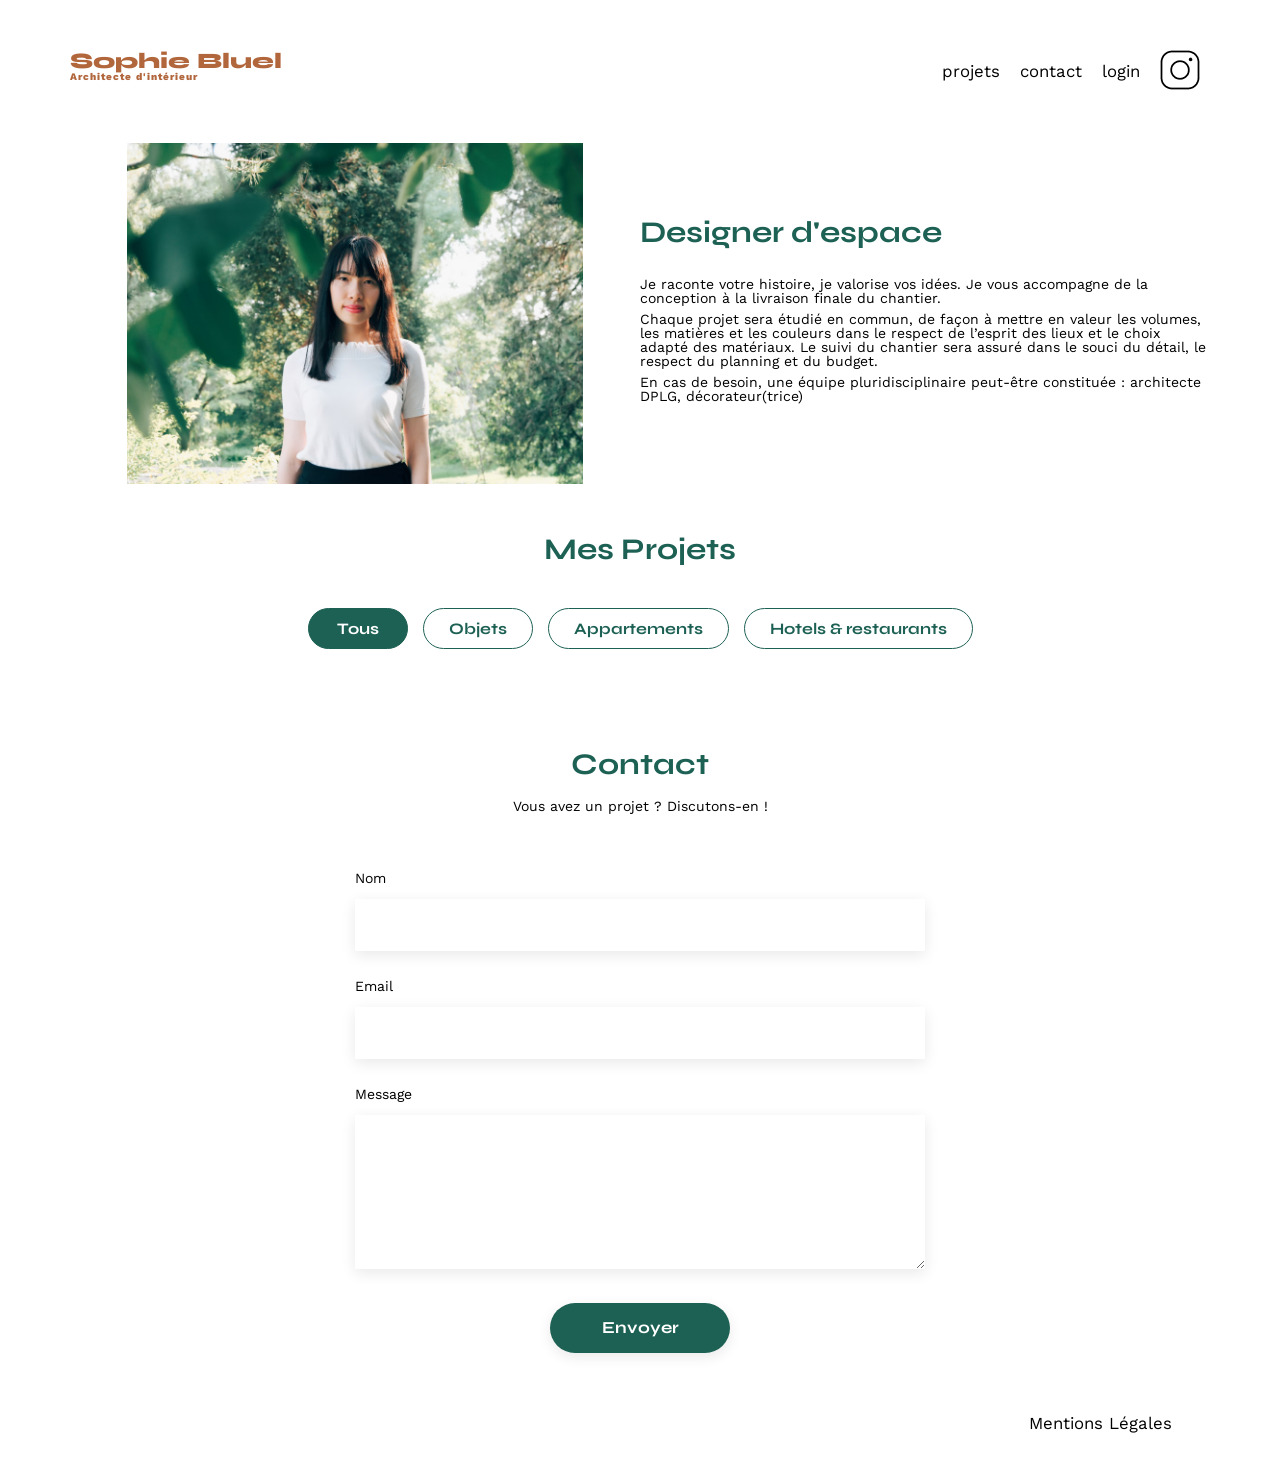
==== FrontEnd/index.html @ 82373ff1 "first commit" ====
<!DOCTYPE html>
<html lang="fr">
<head>
    <meta charset="UTF-8">
    <title>Sophie Bluel - Architecte d'intérieur</title>
    <meta name="viewport" content="width=device-width, initial-scale=1.0">
    <link rel="preconnect" href="https://fonts.googleapis.com">
    <link rel="preconnect" href="https://fonts.gstatic.com" crossorigin>
    <link href="https://fonts.googleapis.com/css2?family=Syne:wght=700;800&family=Work+Sans&display=swap" rel="stylesheet">
    <meta name="description" content="">
    <link rel="stylesheet" href="./assets/style.css">
    <script src="script.js" defer></script>
</head> 

<body>

<div id="edit-bar" style="display: none; background-color: black; color: white; text-align: center; padding: 15px; width: 100%; gap: 10px; justify-content: center; align-items: center;">
    <p>Mode édition</p>
</div>

<header>
    <h1>Sophie Bluel <span>Architecte d'intérieur</span></h1>
    <nav>
        <ul>
            <li><a href="index.html" style="color: inherit; text-decoration: none;">projets</a></li>
            <li><a href="#contact" style="color: inherit; text-decoration: none;">contact</a></li>
            <li><a href="login.html" id="nav-login" style="color: inherit; text-decoration: none;">login</a></li>
            <li><img src="./assets/icons/instagram.png" alt="Instagram"></li>
        </ul>
    </nav>
</header>
<main>
    <section id="introduction">
        <figure>
            <img src="./assets/images/sophie-bluel.png" alt="">
        </figure>
        <article>
            <h2>Designer d'espace</h2>
            <p>Je raconte votre histoire, je valorise vos idées. Je vous accompagne de la conception à la livraison finale du chantier.</p>
            <p>Chaque projet sera étudié en commun, de façon à mettre en valeur les volumes, les matières et les couleurs dans le respect de l’esprit des lieux et le choix adapté des matériaux. Le suivi du chantier sera assuré dans le souci du détail, le respect du planning et du budget.</p>
            <p>En cas de besoin, une équipe pluridisciplinaire peut-être constituée : architecte DPLG, décorateur(trice)</p>
        </article>
    </section>
    
    <section id="portfolio">
        <div class="portfolio-title-container" style="display: flex; justify-content: center; align-items: center; gap: 20px; margin-bottom: 1em;">
            <h2>Mes Projets</h2>
            <button id="edit-btn" style="display: none; background: none; border: none; cursor: pointer; font-family: 'Work Sans'; font-size: 14px; color: black;">modifier</button>
        </div>
        
        <div class="filters">
            <button class="filter-btn active" data-id="all">Tous</button>
            <button class="filter-btn" data-id="1">Objets</button>
            <button class="filter-btn" data-id="2">Appartements</button>
            <button class="filter-btn" data-id="3">Hotels & restaurants</button>
        </div>

        <div class="gallery"></div>
    </section>
    
    <section id="contact">
        <h2>Contact</h2>
        <p>Vous avez un projet ? Discutons-en !</p>
        <form action="#" method="post">
            <label for="name">Nom</label>
            <input type="text" name="name" id="name">
            <label for="email">Email</label>
            <input type="email" name="email" id="email">
            <label for="message">Message</label>
            <textarea name="message" id="message" cols="30" rows="10"></textarea>
            <input type="submit" value="Envoyer">
        </form>
    </section>
</main>

<footer>
    <nav>
        <ul>
            <li>Mentions Légales</li>
        </ul>
    </nav>
</footer>
</body>
</html>
---- FrontEnd/assets/style.css ----
/* http://meyerweb.com/eric/tools/css/reset/
   v2.0 | 20110126
   License: none (public domain)
*/

html, body, div, span, applet, object, iframe,
h1, h2, h3, h4, h5, h6, p, blockquote, pre,
a, abbr, acronym, address, big, cite, code,
del, dfn, em, img, ins, kbd, q, s, samp,
small, strike, strong, sub, sup, tt, var,
b, u, i, center,
dl, dt, dd, ol, ul, li,
fieldset, form, label, legend,
table, caption, tbody, tfoot, thead, tr, th, td,
article, aside, canvas, details, embed,
figure, figcaption, footer, header, hgroup,
menu, nav, output, ruby, section, summary,
time, mark, audio, video {
	margin: 0;
	padding: 0;
	border: 0;
	font-size: 100%;
	font: inherit;
	vertical-align: baseline;
}
/* HTML5 display-role reset for older browsers */
article, aside, details, figcaption, figure,
footer, header, hgroup, menu, nav, section {
	display: block;
}
body {
	line-height: 1;
}
ol, ul {
	list-style: none;
}
blockquote, q {
	quotes: none;
}
blockquote:before, blockquote:after,
q:before, q:after {
	content: '';
	content: none;
}
table {
	border-collapse: collapse;
	border-spacing: 0;
}
/** end reset css**/
body {
	max-width: 1140px;
	margin:auto;
	font-family: 'Work Sans' ;
	font-size: 14px;
}
header {
	display: flex;
	justify-content: space-between;
	margin: 50px 0
}
section {
	margin: 50px 0
}

h1{
	display: flex;
	flex-direction: column;
	font-family: 'Syne';
	font-size: 22px;
	font-weight: 800;
	color: #B1663C
}

h1 > span {
	font-family: 'Work Sans';
	font-size:10px;
	letter-spacing: 0.1em;
;
}

h2{
	font-family: 'Syne';
	font-weight: 700;
	font-size: 30px;
	color: #1D6154
}
nav ul {
	display: flex;
	align-items: center;
	list-style-type: none;

}
nav li {
	padding: 0 10px;
	font-size: 1.2em;
}

li:hover {
	color: #B1663C;
}
#introduction {
	display: flex;
	align-items: center;
}
#introduction figure {
	flex: 1
}
#introduction img {
	display: block;
	margin: auto;
	width: 80%;
}

#introduction article {
	flex: 1
}
#introduction h2 {
	margin-bottom: 1em;
}

#introduction p {
	margin-bottom: 0.5em;
}
#portfolio h2 {
	text-align: center;
	margin-bottom: 1em;
}
.gallery {
	width: 100%;
	display: grid;
	grid-template-columns: 1fr 1fr 1fr;
	grid-column-gap: 20px;
	grid-row-gap: 20px;
}

.gallery img {
	width: 100%;

}
#contact {
	width: 50%;
margin: auto;
}
#contact > * {
	text-align: center;

}
#contact h2{
	margin-bottom: 20px;
}
#contact form {
	text-align: left;
	margin-top:30px;
	display: flex;
	flex-direction: column;
}

#contact input {
	height: 50px;
	font-size: 1.2em;
	border: none;
	box-shadow: 0px 4px 14px rgba(0, 0, 0, 0.09);
}
#contact label {
	margin: 2em 0 1em 0;
}
#contact textarea {
	border: none;
	box-shadow: 0px 4px 14px rgba(0, 0, 0, 0.09);
}

input[type="submit"]{
	font-family: 'Syne';
	font-weight: 700;
	color: white;
	background-color: #1D6154;
	margin : 2em auto ;
	width: 180px;
	text-align: center;
	border-radius: 60px ;
}

footer nav ul {
	display: flex;
	justify-content: flex-end;
	margin: 2em
}

/* Styling des filtres de portfolio */
.filters {
    display: flex;
    justify-content: center;
    gap: 15px;
    margin-bottom: 50px;
}

.filter-btn {
    font-family: 'Syne';
    font-weight: 700;
    font-size: 16px;
    color: #1D6154;
    background-color: white;
    border: 1px solid #1D6154;
    border-radius: 60px;
    padding: 10px 25px;
    cursor: pointer;
    transition: all 0.2s ease;
    min-width: 100px;
    text-align: center;
}

.filter-btn:hover {
    background-color: #1D6154;
    color: white;
}

/* État actif sélectionné */
.filter-btn.active {
    background-color: #1D6154;
    color: white;
}

#login {
    width: 50%;
    margin: 60px auto;
}
#login h2 {
    text-align: center;
    margin-bottom: 30px;
}
#login form {
    display: flex;
    flex-direction: column;
}
#login input {
    height: 50px;
    font-size: 1.2em;
    border: none;
    box-shadow: 0px 4px 14px rgba(0, 0, 0, 0.09);
    margin-bottom: 30px;
}
#login label {
    margin-bottom: 10px;
}
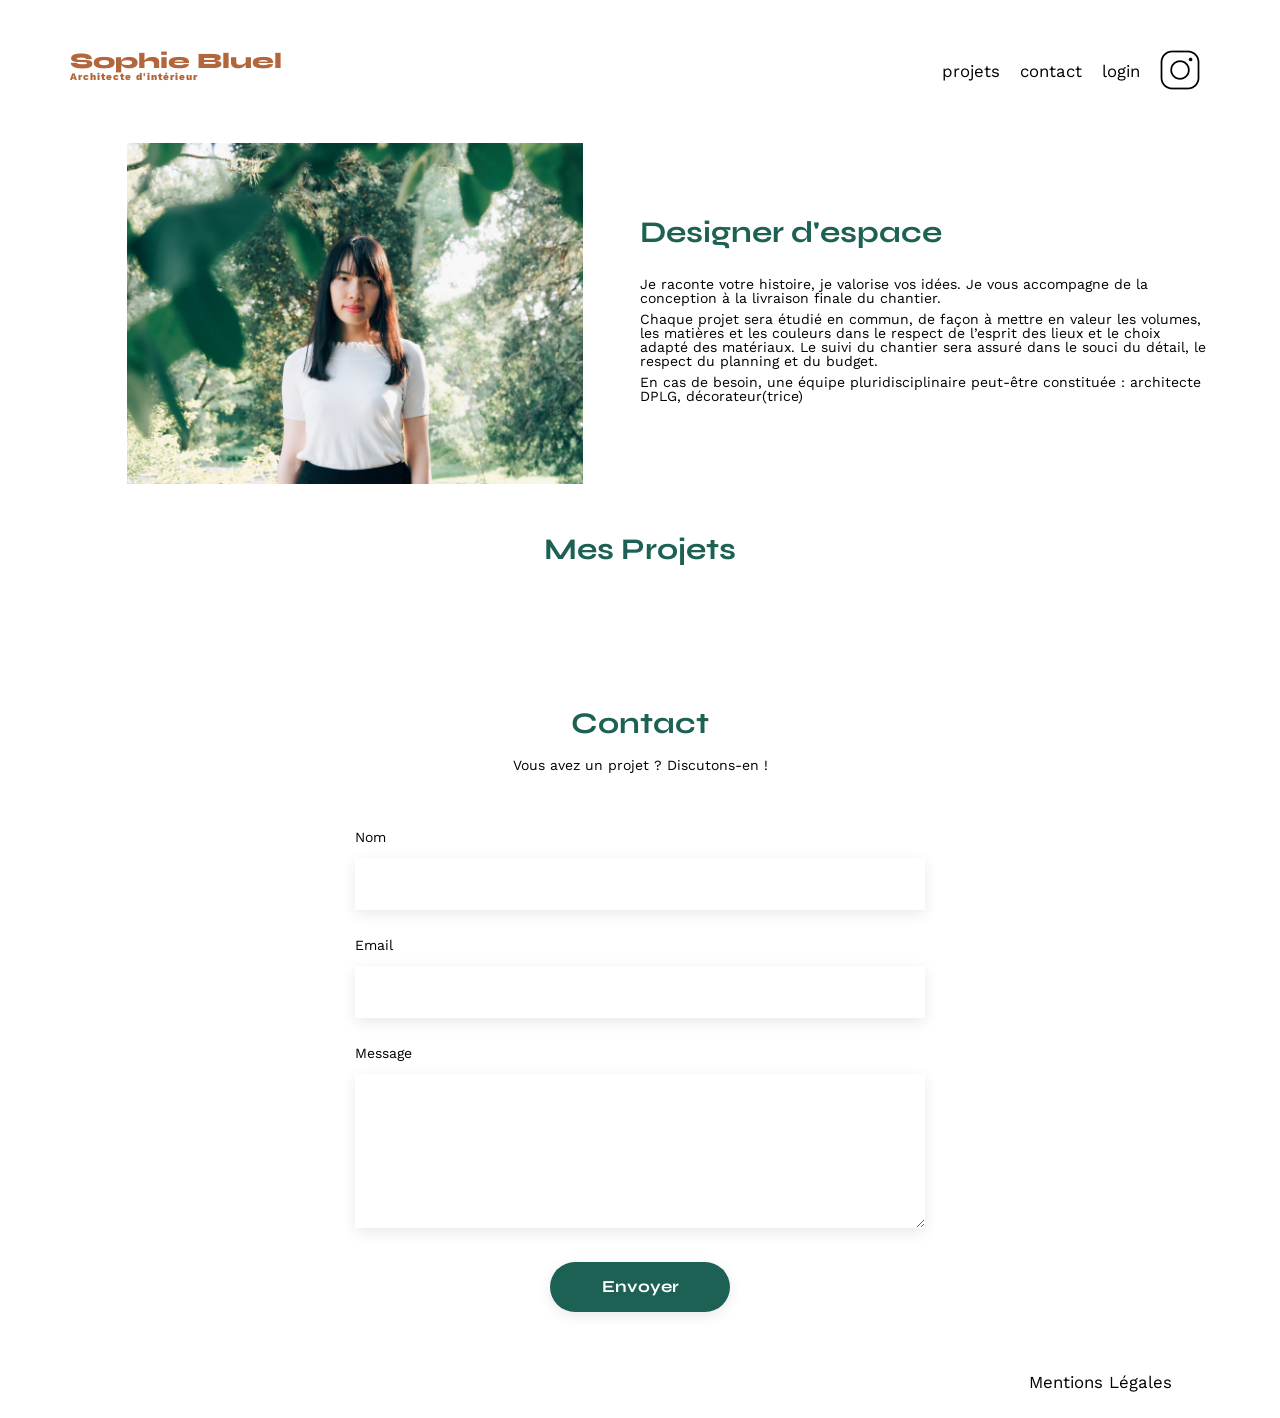
==== commit 71e186de: "Ajout des fichiers du projet" ====
--- a/FrontEnd/index.html
+++ b/FrontEnd/index.html
@@ -6,31 +6,32 @@
     <meta name="viewport" content="width=device-width, initial-scale=1.0">
     <link rel="preconnect" href="https://fonts.googleapis.com">
     <link rel="preconnect" href="https://fonts.gstatic.com" crossorigin>
-    <link href="https://fonts.googleapis.com/css2?family=Syne:wght=700;800&family=Work+Sans&display=swap" rel="stylesheet">
+    <link href="https://fonts.googleapis.com/css2?family=Syne:wght@700;800&family=Work+Sans:wght@400;500;600&display=swap" rel="stylesheet">
     <meta name="description" content="">
     <link rel="stylesheet" href="./assets/style.css">
     <script src="script.js" defer></script>
-</head> 
+</head>
 
 <body>
 
-<div id="edit-bar" style="display: none; background-color: black; color: white; text-align: center; padding: 15px; width: 100%; gap: 10px; justify-content: center; align-items: center;">
+<div id="edit-bar">
     <p>Mode édition</p>
 </div>
 
 <header>
     <h1>Sophie Bluel <span>Architecte d'intérieur</span></h1>
-    <nav>
+    <nav aria-label="Menu principal">
         <ul>
-            <li><a href="index.html" style="color: inherit; text-decoration: none;">projets</a></li>
-            <li><a href="#contact" style="color: inherit; text-decoration: none;">contact</a></li>
-            <li><a href="login.html" id="nav-login" style="color: inherit; text-decoration: none;">login</a></li>
+            <li><a href="index.html">projets</a></li>
+            <li><a href="#contact">contact</a></li>
+            <li><a href="login.html" id="nav-login">login</a></li>
             <li><img src="./assets/icons/instagram.png" alt="Instagram"></li>
         </ul>
     </nav>
 </header>
+
 <main>
-    <section id="introduction">
+    <div id="introduction">
         <figure>
             <img src="./assets/images/sophie-bluel.png" alt="">
         </figure>
@@ -40,24 +41,19 @@
             <p>Chaque projet sera étudié en commun, de façon à mettre en valeur les volumes, les matières et les couleurs dans le respect de l’esprit des lieux et le choix adapté des matériaux. Le suivi du chantier sera assuré dans le souci du détail, le respect du planning et du budget.</p>
             <p>En cas de besoin, une équipe pluridisciplinaire peut-être constituée : architecte DPLG, décorateur(trice)</p>
         </article>
-    </section>
-    
+    </div>
+
     <section id="portfolio">
-        <div class="portfolio-title-container" style="display: flex; justify-content: center; align-items: center; gap: 20px; margin-bottom: 1em;">
+        <div class="portfolio-title-container">
             <h2>Mes Projets</h2>
-            <button id="edit-btn" style="display: none; background: none; border: none; cursor: pointer; font-family: 'Work Sans'; font-size: 14px; color: black;">modifier</button>
+            <button type="button" id="edit-btn">modifier</button>
         </div>
-        
-        <div class="filters">
-            <button class="filter-btn active" data-id="all">Tous</button>
-            <button class="filter-btn" data-id="1">Objets</button>
-            <button class="filter-btn" data-id="2">Appartements</button>
-            <button class="filter-btn" data-id="3">Hotels & restaurants</button>
-        </div>
+
+        <div class="filters"></div>
 
         <div class="gallery"></div>
     </section>
-    
+
     <section id="contact">
         <h2>Contact</h2>
         <p>Vous avez un projet ? Discutons-en !</p>
@@ -74,11 +70,58 @@
 </main>
 
 <footer>
-    <nav>
+    <nav aria-label="Pied de page">
         <ul>
             <li>Mentions Légales</li>
         </ul>
     </nav>
 </footer>
+
+<div id="modal" class="modal" role="dialog" aria-modal="true">
+    <div class="modal-wrapper">
+        <button type="button" class="modal-back" aria-label="Retour à la galerie">&larr;</button>
+        <button type="button" class="modal-close" aria-label="Fermer la fenêtre">&times;</button>
+
+        <div id="modal-gallery-view">
+            <h3>Galerie photo</h3>
+            <div class="modal-gallery"></div>
+            <hr class="modal-separator">
+            <button type="button" class="btn-add-photo">Ajouter une photo</button>
+        </div>
+
+        <div id="modal-add-photo-view">
+            <h3>Ajout photo</h3>
+            <form id="form-add-photo">
+
+                <div class="upload-container">
+                    <div id="image-preview-container">
+                        <span class="upload-icon">&#128443;</span>
+                        <label for="file-upload" class="label-file">+ Ajouter photo</label>
+                        <input id="file-upload" type="file" accept="image/png, image/jpeg" required>
+                        <p>jpg, png : 4mo max</p>
+                    </div>
+                    <img id="image-preview" src="[data-uri]" alt="Aperçu de l'image insérée">
+                </div>
+
+                <div class="input-group">
+                    <label for="photo-title">Titre</label>
+                    <input type="text" id="photo-title" name="title" required>
+                </div>
+
+                <div class="input-group">
+                    <label for="photo-category">Catégorie</label>
+                    <select id="photo-category" name="category" required></select>
+                </div>
+
+                <p id="form-error-message">Veuillez remplir tous les champs.</p>
+
+                <hr class="modal-separator">
+                <input type="submit" id="btn-validate" value="Valider" disabled>
+            </form>
+        </div>
+
+    </div>
+</div>
+
 </body>
 </html>
--- a/FrontEnd/assets/style.css
+++ b/FrontEnd/assets/style.css
@@ -242,3 +242,279 @@
 #login label {
     margin-bottom: 10px;
 }
+
+/* Styles de la fenêtre modale */
+.modal {
+    position: fixed;
+    display: none;
+    align-items: center;
+    justify-content: center;
+    top: 0;
+    left: 0;
+    width: 100%;
+    height: 100%;
+    background-color: rgba(0, 0, 0, 0.3);
+    z-index: 1000;
+}
+
+.modal-wrapper {
+    overflow: auto;
+    width: 630px;
+    max-width: 90%;
+    height: auto;
+    max-height: 90%;
+    padding: 60px 100px;
+    background-color: #FFFFFF;
+    border-radius: 10px;
+    position: relative;
+    box-sizing: border-box;
+}
+
+.modal-close {
+    position: absolute;
+    top: 30px;
+    right: 30px;
+    background: none;
+    border: none;
+    font-size: 24px;
+    cursor: pointer;
+    color: #000000;
+}
+
+.modal h3 {
+    font-family: 'Work Sans';
+    font-size: 26px;
+    color: #000000;
+    text-align: center;
+    margin-bottom: 45px;
+}
+
+/* Grille de la galerie miniature */
+.modal-gallery {
+    display: grid;
+    grid-template-columns: repeat(5, 1fr);
+    gap: 20px 10px;
+    margin-bottom: 40px;
+}
+
+.modal-figure {
+    position: relative;
+    width: 100%;
+}
+
+.modal-figure img {
+    width: 100%;
+    height: 100px;
+    object-fit: cover;
+    display: block;
+}
+
+/* Icône de suppression (Corbeille) */
+.btn-delete {
+    position: absolute;
+    top: 6px;
+    right: 6px;
+    background-color: #000000;
+    color: #FFFFFF;
+    border: none;
+    border-radius: 2px;
+    padding: 4px 6px;
+    cursor: pointer;
+    font-size: 11px;
+    display: flex;
+    align-items: center;
+    justify-content: center;
+}
+
+.modal-separator {
+    border: none;
+    height: 1px;
+    background-color: #B3B3B3;
+    margin: 40px 0 30px 0;
+    width: 100%;
+}
+
+.btn-add-photo {
+    font-family: 'Syne';
+    font-weight: 700;
+    color: white;
+    background-color: #1D6154;
+    margin: 0 auto;
+    display: block;
+    width: 237px;
+    height: 36px;
+    border: none;
+    border-radius: 60px;
+    cursor: pointer;
+    text-align: center;
+    font-size: 14px;
+}
+
+/* Navigation interne modale */
+.modal-back {
+    position: absolute;
+    top: 30px;
+    left: 30px;
+    background: none;
+    border: none;
+    font-size: 20px;
+    cursor: pointer;
+    display: none;
+}
+
+/* Zone d'upload photo */
+.upload-container {
+    background-color: #E8F1F6;
+    border-radius: 3px;
+    height: 170px;
+    display: flex;
+    flex-direction: column;
+    align-items: center;
+    justify-content: center;
+    margin-bottom: 30px;
+    position: relative;
+}
+
+#image-preview-container {
+    display: flex;
+    flex-direction: column;
+    align-items: center;
+}
+
+.upload-icon {
+    font-size: 56px;
+    color: #B9C5CC;
+    margin-bottom: 10px;
+}
+
+.label-file {
+    background-color: #CBD6DC;
+    color: #306685;
+    padding: 10px 30px;
+    border-radius: 50px;
+    cursor: pointer;
+    font-weight: 700;
+    margin-bottom: 10px;
+}
+
+#file-upload {
+    display: none;
+}
+
+.upload-container p {
+    font-size: 10px;
+    color: #444444;
+}
+
+#image-preview {
+    max-height: 100%;
+    max-width: 100%;
+    object-fit: contain;
+    display: none;
+}
+
+/* Formulaire d'ajout */
+.input-group {
+    display: flex;
+    flex-direction: column;
+    text-align: left;
+    margin-bottom: 20px;
+}
+
+.input-group label {
+    margin-bottom: 10px;
+    font-weight: 500;
+}
+
+.input-group input, .input-group select {
+    height: 50px;
+    border: none;
+    box-shadow: 0px 4px 14px rgba(0, 0, 0, 0.09);
+    padding: 0 15px;
+}
+
+/* Bouton Valider */
+#btn-validate {
+    font-family: 'Syne';
+    font-weight: 700;
+    color: white;
+    background-color: #A7A7A7; /* Gris par défaut */
+    border: none;
+    border-radius: 60px;
+    width: 237px;
+    height: 36px;
+    margin: 0 auto;
+    display: block;
+    cursor: not-allowed;
+}
+
+#btn-validate.active {
+    background-color: #1D6154; /* Vert quand actif */
+    cursor: pointer;
+}
+/* Liens de navigation */
+nav a,
+nav a:visited {
+    color: inherit;
+    text-decoration: none;
+}
+
+/* Barre mode édition */
+#edit-bar {
+    display: none;
+    background-color: black;
+    color: white;
+    text-align: center;
+    padding: 15px;
+    width: 100%;
+    gap: 10px;
+    justify-content: center;
+    align-items: center;
+}
+
+/* En-tête portfolio (titre + bouton modifier) */
+.portfolio-title-container {
+    display: flex;
+    justify-content: center;
+    align-items: center;
+    gap: 20px;
+    margin-bottom: 1em;
+}
+
+#edit-btn {
+    display: none;
+    background: none;
+    border: none;
+    cursor: pointer;
+    font-family: 'Work Sans';
+    font-size: 14px;
+    color: black;
+}
+
+/* Vue d'ajout de photo dans la modale */
+#modal-add-photo-view {
+    display: none;
+}
+
+/* Message d'erreur de connexion */
+#error-message {
+    color: red;
+    text-align: center;
+    margin-bottom: 20px;
+    display: none;
+}
+
+#form-error-message {
+    color: red;
+    text-align: center;
+    margin: 10px 0 0;
+    display: none;
+}
+
+/* Lien mot de passe oublié */
+#forgot-password {
+    display: block;
+    text-align: center;
+    color: #3D3D3D;
+    text-decoration: underline;
+}
